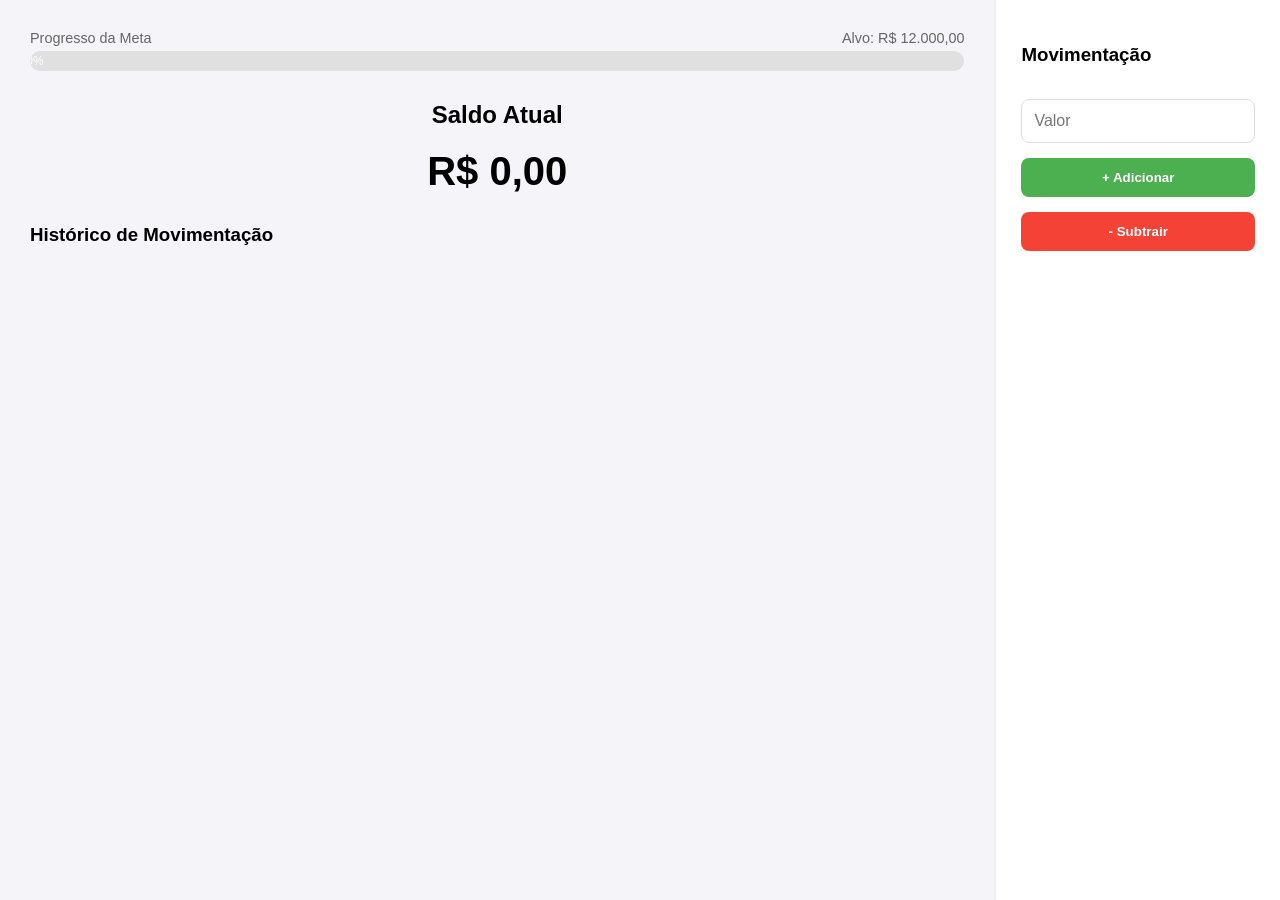
==== index.html @ 55d02402 "dasda fadsx" ====
<!DOCTYPE html>
<html lang="pt-BR">
<head>
<meta charset="UTF-8">
<title>Gerenciador de Saldo</title>
<meta name="viewport" content="width=device-width, initial-scale=1.0">
<link rel="stylesheet" href="css/style.css">
</head>

<body>

<div class="app-layout">

    <!-- PAINEL ESQUERDO -->
    <div class="left-panel">

        <div class="progress-section">
            <div class="progress-labels">
                <span>Progresso da Meta</span>
                <span>Alvo: R$ 12.000,00</span>
            </div>
            <div class="progress-bar-bg">
                <div class="progress-bar-fill" id="progressBar">0%</div>
            </div>
        </div>

        <div class="balance-display">
            <h2>Saldo Atual</h2>
            <div class="value" id="balanceDisplay">R$ 0,00</div>
        </div>

        <div class="history-section">
            <h3>Histórico de Movimentação</h3>
            <ul class="history-list" id="historyList"></ul>
        </div>

    </div>

    <!-- PAINEL DIREITO -->
    <div class="right-panel">
        <h3>Movimentação</h3>

        <input type="number" id="amountInput" placeholder="Valor" min="0" step="0.01">

        <button class="btn-add" id="btnAdd">+ Adicionar</button>
        <button class="btn-sub" id="btnSub">- Subtrair</button>
    </div>

</div>

<script src="js/script.js"></script>
</body>
</html>
---- css/style.css ----
:root {
    --primary-color: #4CAF50;
    --danger-color: #f44336;
    --bg-color: #f4f4f9;
    --card-color: #ffffff;
    --text-color: #333;
}

body {
    margin: 0;
    font-family: 'Segoe UI', Tahoma, Geneva, Verdana, sans-serif;
    background-color: var(--bg-color);
}

.app-layout {
    display: flex;
    width: 100%;
    height: 100vh;
}

.left-panel {
    width: 80%;
    padding: 30px;
    overflow-y: auto;
}

.right-panel {
    width: 20%;
    background: white;
    padding: 25px;
    border-left: 2px solid #eee;
    display: flex;
    flex-direction: column;
    gap: 15px;
}

/* Barra de progresso */
.progress-labels {
    display: flex;
    justify-content: space-between;
    font-size: 0.9em;
    color: #666;
}

.progress-bar-bg {
    background: #e0e0e0;
    border-radius: 10px;
    height: 20px;
    overflow: hidden;
    margin-top: 5px;
}

.progress-bar-fill {
    height: 100%;
    width: 0%;
    background: linear-gradient(90deg, #66bb6a, #43a047);
    transition: 0.5s;
    color: white;
    font-size: 12px;
    display: flex;
    align-items: center;
    justify-content: center;
}

/* Saldo */
.balance-display {
    text-align: center;
    margin: 30px 0;
}

.balance-display .value {
    font-size: 2.5em;
    font-weight: bold;
}

/* Controles */
input {
    padding: 12px;
    border-radius: 8px;
    border: 1px solid #ddd;
    font-size: 1em;
}

button {
    padding: 12px;
    border: none;
    border-radius: 8px;
    cursor: pointer;
    font-weight: bold;
    color: white;
}

.btn-add { background: var(--primary-color); }
.btn-sub { background: var(--danger-color); }

/* Histórico */
.history-list {
    list-style: none;
    padding: 0;
}

.history-item {
    display: flex;
    justify-content: space-between;
    border-bottom: 1px solid #eee;
    padding: 8px;
}

.amount-plus { color: var(--primary-color); }
.amount-minus { color: var(--danger-color); }
.history-reason { font-size: 0.8em; color: #777; }
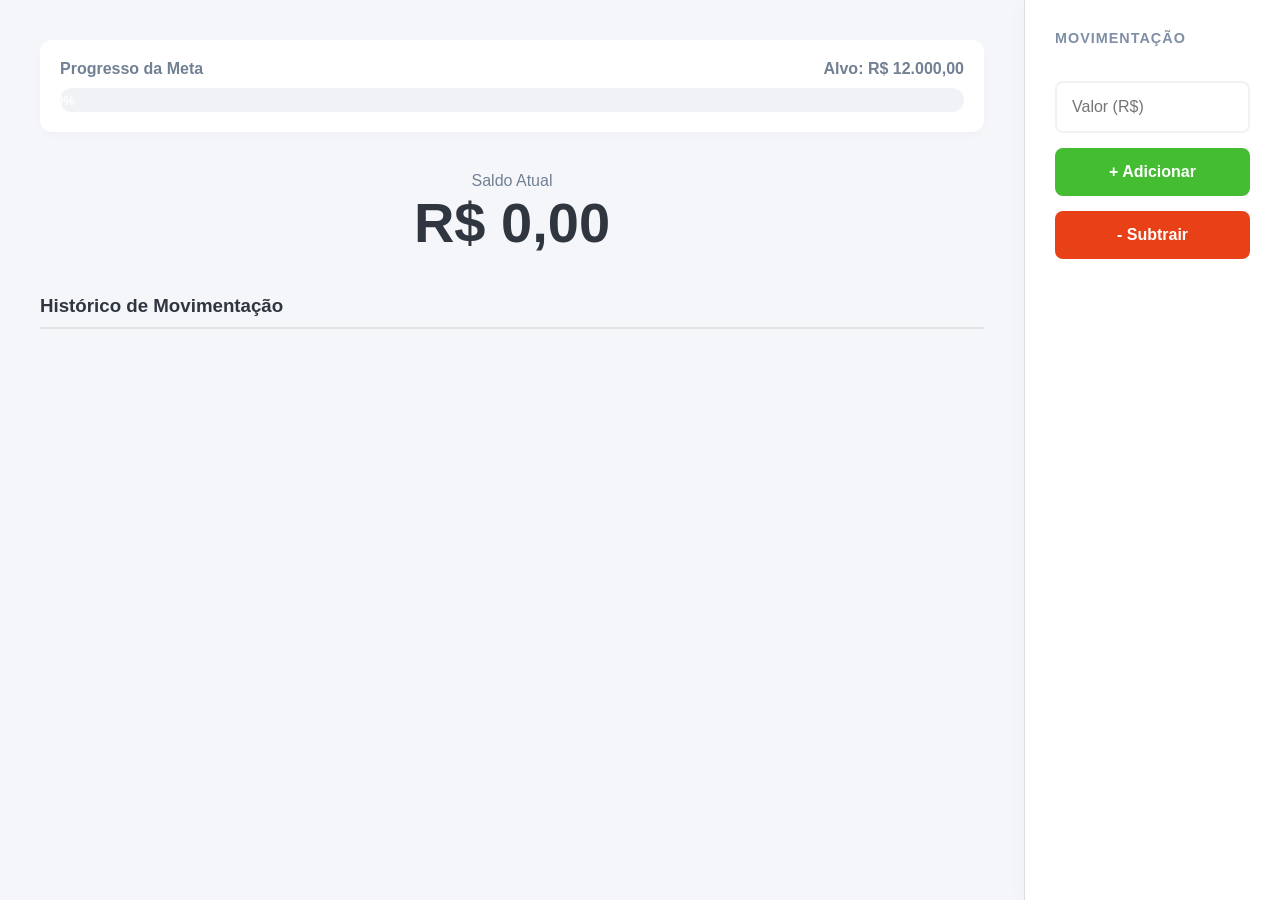
==== commit f91b6ce0: "dad das" ====
--- a/index.html
+++ b/index.html
@@ -1,19 +1,26 @@
 <!DOCTYPE html>
 <html lang="pt-BR">
 <head>
-<meta charset="UTF-8">
-<title>Gerenciador de Saldo</title>
-<meta name="viewport" content="width=device-width, initial-scale=1.0">
-<link rel="stylesheet" href="css/style.css">
+    <meta charset="UTF-8">
+    <title>Gerenciador de Saldo</title>
+    <meta name="viewport" content="width=device-width, initial-scale=1.0">
+    <link rel="stylesheet" href="css/style.css">
 </head>
 
 <body>
 
+<div class="mobile-header">
+    <span class="logo">Gerenciador</span>
+    <button class="hamburger" id="hamburger">
+        <span class="bar"></span>
+        <span class="bar"></span>
+        <span class="bar"></span>
+    </button>
+</div>
+
 <div class="app-layout">
 
-    <!-- PAINEL ESQUERDO -->
     <div class="left-panel">
-
         <div class="progress-section">
             <div class="progress-labels">
                 <span>Progresso da Meta</span>
@@ -33,15 +40,11 @@
             <h3>Histórico de Movimentação</h3>
             <ul class="history-list" id="historyList"></ul>
         </div>
-
     </div>
 
-    <!-- PAINEL DIREITO -->
-    <div class="right-panel">
+    <div class="right-panel" id="rightPanel">
         <h3>Movimentação</h3>
-
-        <input type="number" id="amountInput" placeholder="Valor" min="0" step="0.01">
-
+        <input type="number" id="amountInput" placeholder="Valor (R$)" min="0" step="0.01">
         <button class="btn-add" id="btnAdd">+ Adicionar</button>
         <button class="btn-sub" id="btnSub">- Subtrair</button>
     </div>
@@ -50,4 +53,4 @@
 
 <script src="js/script.js"></script>
 </body>
-</html>
+</html>
--- a/css/style.css
+++ b/css/style.css
@@ -1,111 +1,181 @@
-:root {
-    --primary-color: #4CAF50;
-    --danger-color: #f44336;
-    --bg-color: #f4f4f9;
-    --card-color: #ffffff;
-    --text-color: #333;
+* {
+    box-sizing: border-box;
+    font-family: 'Segoe UI', Arial, sans-serif;
 }
 
 body {
     margin: 0;
-    font-family: 'Segoe UI', Tahoma, Geneva, Verdana, sans-serif;
-    background-color: var(--bg-color);
+    background: #f5f6fa;
+    color: #2f3640;
 }
 
+/* --- Cabeçalho Mobile --- */
+.mobile-header {
+    display: none; /* Só aparece no celular via Media Query */
+    background: #ffffff;
+    padding: 15px 20px;
+    box-shadow: 0 2px 5px rgba(0,0,0,0.05);
+    justify-content: space-between; /* Joga Logo pra esq e Botão pra dir */
+    align-items: center;
+    position: relative;
+    z-index: 1100;
+}
+
+.logo {
+    font-weight: bold;
+    font-size: 1.2em;
+    color: #2f3640;
+}
+
+/* Botão Hamburger */
+.hamburger {
+    background: none;
+    border: none;
+    cursor: pointer;
+    display: flex;
+    flex-direction: column;
+    justify-content: space-between;
+    width: 30px;
+    height: 21px;
+    padding: 0;
+    z-index: 1200; /* MUITO IMPORTANTE: Fica acima do painel deslizante */
+}
+
+/* Linhas do menu */
+.bar {
+    display: block;
+    width: 100%;
+    height: 3px;
+    background-color: #2f3640;
+    border-radius: 3px;
+    transition: all 0.3s ease-in-out;
+}
+
+/* --- Animação do X --- */
+.hamburger.active .bar:nth-child(1) {
+    transform: translateY(9px) rotate(45deg);
+}
+
+.hamburger.active .bar:nth-child(2) {
+    opacity: 0;
+}
+
+.hamburger.active .bar:nth-child(3) {
+    transform: translateY(-9px) rotate(-45deg);
+}
+
+/* --- Layout Principal --- */
 .app-layout {
     display: flex;
-    width: 100%;
+    width: 100vw;
     height: 100vh;
+    overflow: hidden;
 }
 
 .left-panel {
     width: 80%;
-    padding: 30px;
+    padding: 40px;
     overflow-y: auto;
 }
 
 .right-panel {
     width: 20%;
+    padding: 30px;
     background: white;
-    padding: 25px;
-    border-left: 2px solid #eee;
+    border-left: 1px solid #dcdde1;
     display: flex;
     flex-direction: column;
     gap: 15px;
+    box-shadow: -5px 0 15px rgba(0,0,0,0.02);
 }
 
-/* Barra de progresso */
+.right-panel h3 {
+    margin-top: 0;
+    margin-bottom: 20px;
+    color: #7f8fa6;
+    font-size: 0.9em;
+    text-transform: uppercase;
+    letter-spacing: 1px;
+}
+
+/* Elementos Visuais */
+.progress-section {
+    background: white;
+    padding: 20px;
+    border-radius: 12px;
+    box-shadow: 0 4px 6px rgba(0,0,0,0.02);
+    margin-bottom: 30px;
+}
+
 .progress-labels {
     display: flex;
     justify-content: space-between;
-    font-size: 0.9em;
-    color: #666;
+    margin-bottom: 10px;
+    font-weight: 600;
+    color: #718093;
 }
 
 .progress-bar-bg {
-    background: #e0e0e0;
-    border-radius: 10px;
-    height: 20px;
+    width: 100%;
+    height: 24px;
+    background: #f1f2f6;
+    border-radius: 12px;
     overflow: hidden;
-    margin-top: 5px;
 }
 
 .progress-bar-fill {
     height: 100%;
+    background: linear-gradient(90deg, #4cd137, #44bd32);
     width: 0%;
-    background: linear-gradient(90deg, #66bb6a, #43a047);
-    transition: 0.5s;
+    transition: width 0.6s cubic-bezier(0.4, 0, 0.2, 1);
     color: white;
-    font-size: 12px;
+    font-size: 0.8em;
     display: flex;
     align-items: center;
     justify-content: center;
-}
-
-/* Saldo */
-.balance-display {
-    text-align: center;
-    margin: 30px 0;
-}
-
-.balance-display .value {
-    font-size: 2.5em;
     font-weight: bold;
 }
 
-/* Controles */
-input {
-    padding: 12px;
-    border-radius: 8px;
-    border: 1px solid #ddd;
-    font-size: 1em;
+.balance-display { text-align: center; margin: 40px 0; }
+.balance-display h2 { margin: 0; color: #718093; font-size: 1em; font-weight: normal; }
+.balance-display .value { font-size: 3.5em; font-weight: 700; color: #2f3640; }
+
+.history-section h3 { color: #2f3640; border-bottom: 2px solid #e1e1e1; padding-bottom: 10px; }
+.history-list { list-style: none; padding: 0; }
+.history-item {
+    display: flex; justify-content: space-between; align-items: center;
+    background: white; padding: 15px; margin-bottom: 10px;
+    border-radius: 8px; border: 1px solid #f1f2f6; transition: transform 0.2s;
 }
+.history-reason { font-weight: 500; color: #2f3640; }
+.amount-plus { color: #44bd32; font-weight: bold; }
+.amount-minus { color: #e84118; font-weight: bold; }
 
-button {
-    padding: 12px;
-    border: none;
-    border-radius: 8px;
-    cursor: pointer;
-    font-weight: bold;
-    color: white;
-}
+input[type="number"] { padding: 15px; border: 2px solid #f1f2f6; border-radius: 8px; font-size: 1em; width: 100%; outline: none; }
+input[type="number"]:focus { border-color: #44bd32; }
 
-.btn-add { background: var(--primary-color); }
-.btn-sub { background: var(--danger-color); }
+button { padding: 15px; border: none; border-radius: 8px; font-size: 1em; font-weight: bold; cursor: pointer; width: 100%; transition: opacity 0.2s; }
+button:hover { opacity: 0.9; }
+.btn-add { background-color: #44bd32; color: white; }
+.btn-sub { background-color: #e84118; color: white; }
 
-/* Histórico */
-.history-list {
-    list-style: none;
-    padding: 0;
-}
+/* --- Responsividade (Mobile) --- */
+@media (max-width: 900px) {
+    .mobile-header { display: flex; } /* Ativa o header no mobile */
+    
+    .app-layout { flex-direction: column; height: calc(100vh - 60px); }
+    .left-panel { width: 100%; padding: 20px; padding-bottom: 80px; }
 
-.history-item {
-    display: flex;
-    justify-content: space-between;
-    border-bottom: 1px solid #eee;
-    padding: 8px;
-}
-
-.amount-plus { color: var(--primary-color); }
-.amount-minus { color: var(--danger-color); }
-.history-reason { font-size: 0.8em; color: #777; }
+    .right-panel {
+        position: fixed;
+        top: 0;
+        right: -100%;
+        width: 85%;
+        height: 100vh;
+        z-index: 1000;
+        transition: right 0.3s cubic-bezier(0.4, 0, 0.2, 1);
+        box-shadow: -10px 0 30px rgba(0,0,0,0.3);
+    }
+    .right-panel.active { right: 0; }
+    .balance-display .value { font-size: 2.5em; }
+}
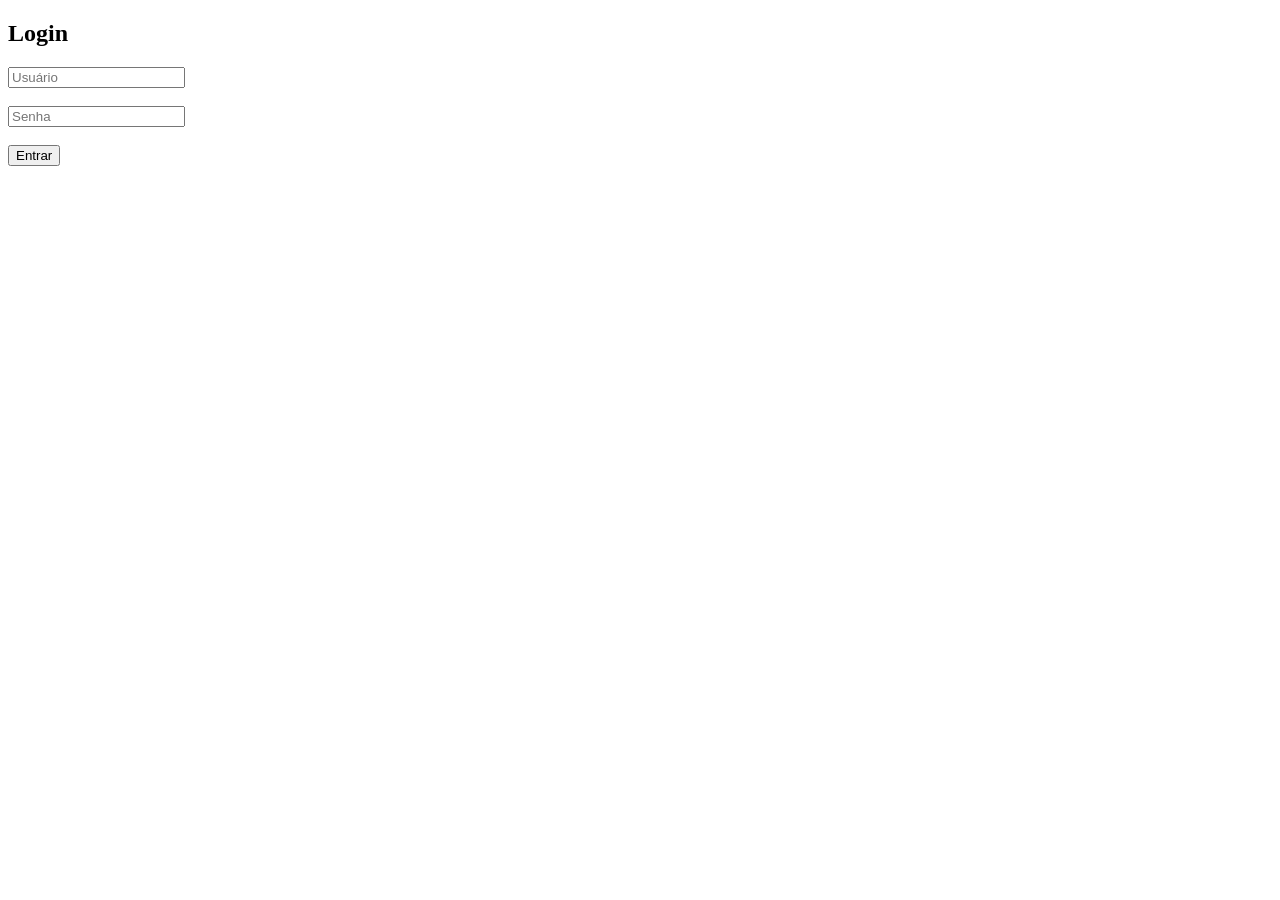
==== commit 8d812bf3: "sepa vai" ====
--- a/index.html
+++ b/index.html
@@ -6,6 +6,12 @@
     <meta name="viewport" content="width=device-width, initial-scale=1.0">
     <link rel="stylesheet" href="css/style.css">
 </head>
+
+<script>
+if (!localStorage.getItem("logado")) {
+    window.location.href = "login.html";
+}
+</script>
 
 <body>
 
